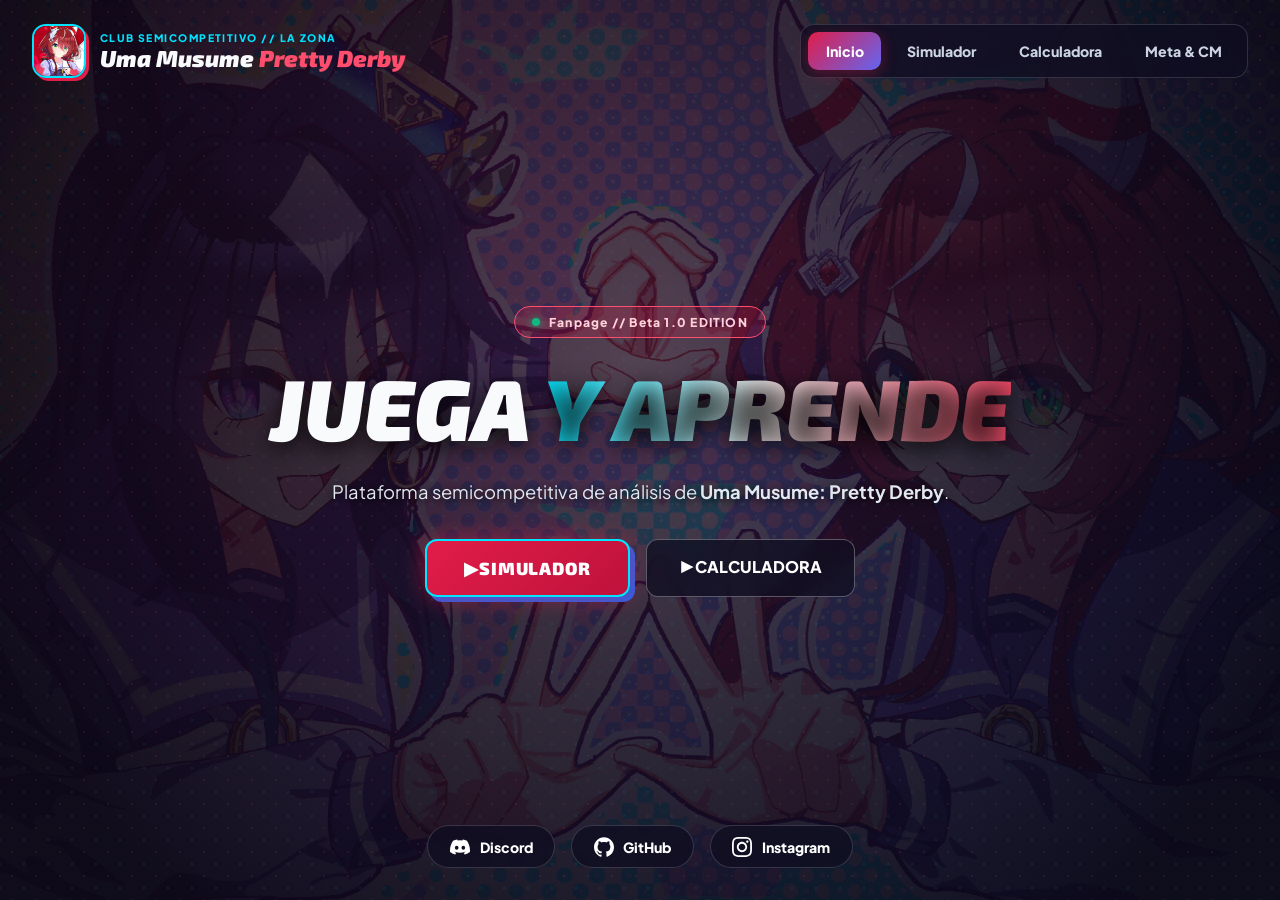
==== index.html @ a7df1c44 "portada y más3" ====
<!DOCTYPE html>
<html lang="es">
<head>
  <meta charset="UTF-8" />
  <meta name="viewport" content="width=device-width, initial-scale=1.0" />
  <title>Uma Musume | La Zona Club — Inicio</title>
  <link rel="preconnect" href="https://fonts.googleapis.com">
  <link rel="preconnect" href="https://fonts.gstatic.com" crossorigin>
  <link href="https://fonts.googleapis.com/css2?family=Exo+2:ital,wght@0,700;0,900;1,800;1,900&family=Plus+Jakarta+Sans:wght@500;600;700;800&display=swap" rel="stylesheet">
  <link rel="stylesheet" href="css/style.css" />
</head>
<body class="home-body">

  <!-- FONDO DE WIN VARIATION -->
  <div class="hero-bg-image" style="background-image: url('assets/umas.jpg');"></div>
  <div class="hero-overlay"></div>
  <div class="hero-halftone"></div>

  <div class="home-wrapper">
    <!-- BARRA SUPERIOR CON ENLACES A LAS OTRAS PÁGINAS -->
    <header class="hero-topbar">
      <a href="index.html" class="hero-brand">
        <img src="assets/winvariation.jpg" alt="Win Variation" class="hero-mini-avatar" onerror="this.style.display='none'" />
        <div>
          <span class="hero-club-pill">CLUB SEMICOMPETITIVO // LA ZONA</span>
          <strong class="hero-brand-name">Uma Musume  <span>Pretty Derby</span></strong>
        </div>
      </a>

      <nav class="hero-top-nav">
        <a href="index.html" class="hero-nav-link active">Inicio</a>
        <a href="simulador.html" class="hero-nav-link">Simulador</a>
        <a href="stamina.html" class="hero-nav-link">Calculadora</a>
        <a href="meta.html" class="hero-nav-link">Meta &amp; CM</a>
      </nav>
    </header>

    <!-- CENTRO MINIMALISTA Y ELEGANTE -->
    <main class="hero-center">
      <div class="hero-badge-floating">
        <span class="pulse-dot"></span> Fanpage // Beta 1.0 EDITION
      </div>

      <h1 class="hero-main-title">
        JUEGA  <span class="text-gradient-zone">Y APRENDE</span>
      </h1>

      <p class="hero-description">
        Plataforma semicompetitiva de análisis de <strong>Uma Musume: Pretty Derby</strong>.
      </p>

      <div class="hero-cta-group">
        <a href="simulador.html" class="btn-hero-primary">▶SIMULADOR </a>
        <a href="stamina.html" class="btn-hero-secondary">▶CALCULADORA</a>
      </div>
    </main>

    <!-- BARRA INFERIOR CON DISCORD, GITHUB E INSTAGRAM -->
    <footer class="hero-footer">
      <div class="social-links">
        <a href="https://discord.com" target="_blank" rel="noopener noreferrer" class="social-btn social-discord">
          <svg viewBox="0 0 24 24" width="20" height="20" fill="currentColor"><path d="M20.317 4.37a19.791 19.791 0 0 0-4.885-1.515.074.074 0 0 0-.079.037c-.21.375-.444.864-.608 1.25a18.27 18.27 0 0 0-5.487 0 12.64 12.64 0 0 0-.617-1.25.077.077 0 0 0-.079-.037A19.736 19.736 0 0 0 3.677 4.37a.07.07 0 0 0-.032.027C.533 9.046-.32 13.58.099 18.057a.082.082 0 0 0 .031.057 19.9 19.9 0 0 0 5.993 3.03.078.078 0 0 0 .084-.028 14.09 14.09 0 0 0 1.226-1.994.076.076 0 0 0-.041-.106 13.107 13.107 0 0 1-1.872-.892.077.077 0 0 1-.008-.128 10.2 10.2 0 0 0 .372-.292.074.074 0 0 1 .077-.01c3.928 1.793 8.18 1.793 12.062 0a.074.074 0 0 1 .078.01c.12.098.246.198.373.292a.077.077 0 0 1-.006.127 12.299 12.299 0 0 1-1.873.892.077.077 0 0 0-.041.107c.36.698.772 1.362 1.225 1.993a.076.076 0 0 0 .084.028 19.839 19.839 0 0 0 6.002-3.03.077.077 0 0 0 .032-.054c.5-5.177-.838-9.674-3.549-13.66a.061.061 0 0 0-.031-.03zM8.02 15.33c-1.183 0-2.157-1.085-2.157-2.419 0-1.333.956-2.419 2.157-2.419 1.21 0 2.176 1.096 2.157 2.42 0 1.333-.956 2.418-2.157 2.418zm7.975 0c-1.183 0-2.157-1.085-2.157-2.419 0-1.333.955-2.419 2.157-2.419 1.21 0 2.176 1.096 2.157 2.42 0 1.333-.946 2.418-2.157 2.418z"/></svg>
          <span>Discord</span>
        </a>

        <a href="https://github.com/SamsiiMB75/the-zone-match" target="_blank" rel="noopener noreferrer" class="social-btn social-github">
          <svg viewBox="0 0 24 24" width="20" height="20" fill="currentColor"><path d="M12 .297c-6.63 0-12 5.373-12 12 0 5.303 3.438 9.8 8.205 11.385.6.113.82-.258.82-.577 0-.285-.01-1.04-.015-2.04-3.338.724-4.042-1.61-4.042-1.61C4.422 18.07 3.633 17.7 3.633 17.7c-1.087-.744.084-.729.084-.729 1.205.084 1.838 1.236 1.838 1.236 1.07 1.835 2.809 1.305 3.495.998.108-.776.417-1.305.76-1.605-2.665-.3-5.466-1.332-5.466-5.93 0-1.31.465-2.38 1.235-3.22-.135-.303-.54-1.523.105-3.176 0 0 1.005-.322 3.3 1.23.96-.267 1.98-.399 3-.405 1.02.006 2.04.138 3 .405 2.28-1.552 3.285-1.23 3.285-1.23.645 1.653.24 2.873.12 3.176.765.84 1.23 1.91 1.23 3.22 0 4.61-2.805 5.625-5.475 5.92.42.36.81 1.096.81 2.22 0 1.606-.015 2.896-.015 3.286 0 .315.21.69.825.57C20.565 22.092 24 17.592 24 12.297c0-6.627-5.373-12-12-12"/></svg>
          <span>GitHub</span>
        </a>

        <a href="https://instagram.com" target="_blank" rel="noopener noreferrer" class="social-btn social-instagram">
          <svg viewBox="0 0 24 24" width="20" height="20" fill="currentColor"><path d="M12 2.163c3.204 0 3.584.012 4.85.07 3.252.148 4.771 1.691 4.919 4.919.058 1.265.069 1.645.069 4.849 0 3.205-.012 3.584-.069 4.849-.149 3.225-1.664 4.771-4.919 4.919-1.266.058-1.644.07-4.85.07-3.204 0-3.584-.012-4.849-.07-3.26-.149-4.771-1.699-4.919-4.92-.058-1.265-.07-1.644-.07-4.849 0-3.204.013-3.583.07-4.849.149-3.227 1.664-4.771 4.919-4.919 1.266-.057 1.645-.069 4.849-.069zm0-2.163c-3.259 0-3.667.014-4.947.072-4.358.2-6.78 2.618-6.98 6.98-.059 1.281-.073 1.689-.073 4.948 0 3.259.014 3.668.072 4.948.2 4.358 2.618 6.78 6.98 6.98 1.281.058 1.689.072 4.948.072 3.259 0 3.668-.014 4.948-.072 4.354-.2 6.782-2.618 6.979-6.98.059-1.28.073-1.689.073-4.948 0-3.259-.014-3.667-.072-4.947-.196-4.354-2.617-6.78-6.979-6.98-1.281-.059-1.69-.073-4.949-.073zm0 5.838c-3.403 0-6.162 2.759-6.162 6.162s2.759 6.163 6.162 6.163 6.162-2.759 6.162-6.163c0-3.403-2.759-6.162-6.162-6.162zm0 10.162c-2.209 0-4-1.79-4-4 0-2.209 1.791-4 4-4s4 1.791 4 4c0 2.21-1.791 4-4 4zm6.406-11.845c-.796 0-1.441.645-1.441 1.44s.645 1.44 1.441 1.44c.795 0 1.439-.645 1.439-1.44s-.644-1.44-1.439-1.44z"/></svg>
          <span>Instagram</span>
        </a>
      </div>
    </footer>
  </div>

</body>
</html>
---- css/style.css ----
:root {
  --bg-deep: #0e0c1d;
  --bg-panel: #171530;
  --bg-card: #1f1c3d;
  --tracen-lavender: #7c83fd;
  --pop-pink: #f472b6;

  --verxina-primary: #2563eb;
  --verxina-neon: #00e5ff;
  --verxina-gold: #fbbf24;
  --verxina-bg: rgba(37, 99, 235, 0.12);

  --winvari-primary: #e11d48;
  --winvari-neon: #ff4d6d;
  --winvari-emerald: #10b981;
  --winvari-bg: rgba(225, 29, 72, 0.12);

  --text-main: #f8fafc;
  --text-muted: #94a3b8;
  --border-color: rgba(124, 131, 253, 0.25);
}

* { box-sizing: border-box; margin: 0; padding: 0; }

body {
  background-color: var(--bg-deep);
  background-image:
    radial-gradient(circle at 12% 15%, rgba(0, 229, 255, 0.08), transparent 35%),
    radial-gradient(circle at 88% 15%, rgba(225, 29, 72, 0.09), transparent 35%),
    radial-gradient(rgba(124, 131, 253, 0.12) 1px, transparent 1px);
  background-size: 100% 100%, 100% 100%, 20px 20px;
  color: var(--text-main);
  font-family: 'Plus Jakarta Sans', sans-serif;
  min-height: 100vh;
}

/* PORTADA INDEPENDIENTE (index.html) */
.home-body {
  background: #090714;
  overflow-x: hidden;
}

.home-wrapper {
  min-height: 100vh;
  display: flex;
  flex-direction: column;
  justify-content: space-between;
  position: relative;
  z-index: 2;
}

.hero-bg-image {
  position: fixed;
  inset: 0;
  background-size: cover;
  background-position: center 20%;
  background-repeat: no-repeat;
  opacity: 0.42;
  filter: saturate(1.2) contrast(1.08);
  animation: slowPanZoom 18s ease-in-out infinite alternate;
  z-index: -3;
}

@keyframes slowPanZoom {
  0% { transform: scale(1.02); }
  100% { transform: scale(1.09); }
}

.hero-overlay {
  position: fixed;
  inset: 0;
  background:
    radial-gradient(circle at 50% 40%, rgba(14, 12, 29, 0.35) 0%, rgba(9, 7, 20, 0.92) 85%),
    linear-gradient(135deg, rgba(225, 29, 72, 0.25) 0%, rgba(37, 99, 235, 0.2) 100%);
  z-index: -2;
}

.hero-halftone {
  position: fixed;
  inset: 0;
  background-image:
    radial-gradient(var(--winvari-neon) 1.5px, transparent 1.5px),
    radial-gradient(var(--verxina-neon) 1.5px, transparent 1.5px);
  background-size: 24px 24px;
  background-position: 0 0, 12px 12px;
  opacity: 0.1;
  z-index: -1;
  pointer-events: none;
}

.hero-topbar {
  width: 100%;
  max-width: 1320px;
  margin: 0 auto;
  padding: 1.5rem 2rem;
  display: flex;
  align-items: center;
  justify-content: space-between;
  flex-wrap: wrap;
  gap: 1rem;
}

.hero-brand {
  display: flex;
  align-items: center;
  gap: 0.85rem;
  text-decoration: none;
  color: inherit;
}

.hero-mini-avatar {
  width: 54px;
  height: 54px;
  border-radius: 14px;
  object-fit: cover;
  border: 2px solid var(--verxina-neon);
  box-shadow: 3px 3px 0 var(--winvari-primary);
}

.hero-club-pill {
  display: block;
  font-size: 0.65rem;
  font-weight: 800;
  letter-spacing: 0.14em;
  color: var(--verxina-neon);
}

.hero-brand-name {
  font-family: 'Exo 2', sans-serif;
  font-size: 1.45rem;
  font-weight: 900;
  font-style: italic;
}
.hero-brand-name span { color: var(--winvari-neon); }

.hero-top-nav {
  display: flex;
  gap: 0.5rem;
  flex-wrap: wrap;
  background: rgba(15, 13, 32, 0.75);
  backdrop-filter: blur(12px);
  padding: 0.45rem;
  border-radius: 14px;
  border: 1px solid rgba(255, 255, 255, 0.14);
}

.hero-nav-link {
  text-decoration: none;
  color: #cbd5e1;
  font-weight: 800;
  font-size: 0.88rem;
  padding: 0.6rem 1.1rem;
  border-radius: 10px;
  transition: all 0.2s;
}

.hero-nav-link:hover, .hero-nav-link.active {
  background: linear-gradient(135deg, var(--winvari-primary), #6366f1);
  color: #fff;
  box-shadow: 0 4px 15px rgba(225, 29, 72, 0.35);
}

.hero-center {
  max-width: 820px;
  margin: auto;
  padding: 2rem 1.5rem;
  text-align: center;
  display: flex;
  flex-direction: column;
  align-items: center;
  gap: 1.5rem;
}

.hero-badge-floating {
  display: inline-flex;
  align-items: center;
  gap: 0.55rem;
  padding: 0.45rem 1.1rem;
  border-radius: 999px;
  background: rgba(225, 29, 72, 0.22);
  border: 1px solid var(--winvari-neon);
  color: #ffd1da;
  font-size: 0.76rem;
  font-weight: 800;
  letter-spacing: 0.1em;
}

.pulse-dot {
  width: 8px;
  height: 8px;
  border-radius: 50%;
  background: var(--winvari-emerald);
  box-shadow: 0 0 10px var(--winvari-emerald);
}

.hero-main-title {
  font-family: 'Exo 2', sans-serif;
  font-size: clamp(3rem, 7.5vw, 5.4rem);
  font-weight: 900;
  font-style: italic;
  line-height: 1.05;
  text-shadow: 0 6px 25px rgba(0, 0, 0, 0.85);
}

.text-gradient-zone {
  background: linear-gradient(90deg, var(--verxina-neon) 0%, #fff 45%, var(--winvari-neon) 100%);
  -webkit-background-clip: text;
  -webkit-text-fill-color: transparent;
}

.hero-description {
  font-size: 1.15rem;
  line-height: 1.65;
  color: #e2e8f0;
  max-width: 620px;
  text-shadow: 0 2px 10px rgba(0,0,0,0.9);
}

.hero-cta-group {
  display: flex;
  gap: 1rem;
  flex-wrap: wrap;
  justify-content: center;
  margin-top: 0.5rem;
}

.btn-hero-primary {
  text-decoration: none;
  padding: 1rem 2.3rem;
  border-radius: 12px;
  border: 2px solid var(--verxina-neon);
  background: linear-gradient(135deg, var(--winvari-primary) 0%, #be123c 100%);
  color: #fff;
  font-family: 'Exo 2', sans-serif;
  font-size: 1.1rem;
  font-weight: 900;
  letter-spacing: 0.05em;
  box-shadow: 0 0 25px rgba(225, 29, 72, 0.55), 5px 5px 0 var(--verxina-primary);
  transition: transform 0.2s, box-shadow 0.2s;
}

.btn-hero-primary:hover {
  transform: translate(-2px, -2px);
  box-shadow: 0 0 35px rgba(0, 229, 255, 0.65), 7px 7px 0 var(--verxina-primary);
}

.btn-hero-secondary {
  text-decoration: none;
  padding: 1rem 2rem;
  border-radius: 12px;
  border: 1px solid rgba(255, 255, 255, 0.3);
  background: rgba(15, 14, 32, 0.75);
  backdrop-filter: blur(10px);
  color: #fff;
  font-weight: 800;
  font-size: 1rem;
  transition: all 0.2s;
}

.btn-hero-secondary:hover {
  border-color: var(--verxina-neon);
  background: rgba(37, 99, 235, 0.25);
}

.hero-footer {
  width: 100%;
  padding: 1.5rem 2rem 2rem;
  display: flex;
  justify-content: center;
}

.social-links {
  display: flex;
  gap: 1rem;
  flex-wrap: wrap;
  justify-content: center;
}

.social-btn {
  display: inline-flex;
  align-items: center;
  gap: 0.6rem;
  padding: 0.65rem 1.35rem;
  border-radius: 999px;
  text-decoration: none;
  font-weight: 800;
  font-size: 0.88rem;
  color: #fff;
  background: rgba(16, 14, 34, 0.82);
  backdrop-filter: blur(10px);
  border: 1px solid rgba(255, 255, 255, 0.16);
  transition: transform 0.2s, box-shadow 0.2s, border-color 0.2s;
}

.social-btn:hover { transform: translateY(-3px); }
.social-discord:hover { background: #5865F2; border-color: #fff; box-shadow: 0 6px 20px rgba(88, 101, 242, 0.5); }
.social-github:hover { background: #24292e; border-color: var(--verxina-neon); box-shadow: 0 6px 20px rgba(0, 229, 255, 0.35); }
.social-instagram:hover { background: linear-gradient(45deg, #f09433 0%, #e6683c 25%, #dc2743 50%, #cc2366 75%, #bc1888 100%); border-color: #fff; box-shadow: 0 6px 20px rgba(225, 48, 108, 0.5); }

/* CABECERA Y ESTILOS DE LAS PÁGINAS INTERNAS */
.zone-header {
  position: relative;
  background: linear-gradient(135deg, #191636 0%, #261f4c 50%, #2a1533 100%);
  border-bottom: 3px solid var(--tracen-lavender);
  overflow: hidden;
}

.header-halftone {
  position: absolute;
  inset: 0;
  background-image: radial-gradient(var(--pop-pink) 1.5px, transparent 1.5px), radial-gradient(var(--verxina-neon) 1.5px, transparent 1.5px);
  background-size: 16px 16px;
  background-position: 0 0, 8px 8px;
  opacity: 0.12;
  pointer-events: none;
}

.header-container {
  position: relative;
  max-width: 1400px;
  margin: 0 auto;
  padding: 1rem 1.5rem;
  display: flex;
  align-items: center;
  justify-content: space-between;
  flex-wrap: wrap;
  gap: 1rem;
}

.brand-box { display: flex; align-items: center; gap: 1rem; }
.brand-art-frame {
  width: 68px; height: 68px; border-radius: 14px;
  border: 2px solid var(--verxina-neon);
  box-shadow: 0 0 15px rgba(0, 229, 255, 0.3), 4px 4px 0 var(--winvari-primary);
  overflow: hidden; background: #121026; flex-shrink: 0;
}
.brand-art-frame img { width: 100%; height: 100%; object-fit: cover; }
.art-fallback { display: none; width: 100%; height: 100%; align-items: center; justify-content: center; font-family: 'Exo 2', sans-serif; font-weight: 900; color: var(--verxina-neon); }

.club-tag {
  display: inline-block; font-size: 0.7rem; font-weight: 800; letter-spacing: 0.12em;
  padding: 2px 8px; border-radius: 4px;
  background: linear-gradient(90deg, var(--verxina-primary), var(--winvari-primary));
  color: #fff; margin-bottom: 3px;
}

.brand-titles h1 { font-family: 'Exo 2', sans-serif; font-size: 1.75rem; font-weight: 900; font-style: italic; text-shadow: 2px 2px 0px #000; }
.brand-titles h1 span { background: linear-gradient(90deg, var(--verxina-neon), var(--pop-pink), var(--winvari-neon)); -webkit-background-clip: text; -webkit-text-fill-color: transparent; }
.brand-titles p { font-size: 0.8rem; color: var(--text-muted); }

.zone-nav {
  display: flex; gap: 0.45rem; background: rgba(14, 12, 29, 0.65);
  padding: 0.35rem; border-radius: 10px; border: 1px solid var(--border-color); flex-wrap: wrap;
}

.nav-tab {
  text-decoration: none; background: transparent; border: none; color: var(--text-muted);
  font-weight: 700; font-size: 0.88rem; padding: 0.55rem 1rem; border-radius: 7px; transition: all 0.2s;
}
.nav-tab:hover { color: #fff; }
.nav-tab.active {
  background: linear-gradient(135deg, var(--verxina-primary), #6366f1);
  color: #fff; box-shadow: 0 2px 10px rgba(37, 99, 235, 0.4);
}

.club-actions { display: flex; gap: 0.5rem; }
.btn-zone { padding: 0.6rem 1.1rem; border-radius: 8px; font-weight: 800; font-size: 0.85rem; cursor: pointer; border: none; }
.btn-primary { background: linear-gradient(135deg, var(--verxina-neon) 0%, var(--verxina-primary) 50%, var(--winvari-primary) 100%); color: #fff; box-shadow: 0 4px 15px rgba(225, 29, 72, 0.35); }
.btn-outline { background: rgba(255, 255, 255, 0.06); color: var(--text-main); border: 1px solid var(--border-color); }

.zone-main { max-width: 1400px; margin: 1.5rem auto; padding: 0 1.25rem 3rem; }
.panel { background: var(--bg-panel); border: 1px solid var(--border-color); border-radius: 14px; padding: 1.2rem; margin-bottom: 1.25rem; box-shadow: 0 10px 25px rgba(0, 0, 0, 0.35); }
.track-bar { display: flex; align-items: flex-end; justify-content: space-between; flex-wrap: wrap; gap: 1rem; }
.track-selectors { display: flex; flex-wrap: wrap; gap: 1rem; flex: 1; }
.field-group { display: flex; flex-direction: column; gap: 0.35rem; min-width: 190px; }
.field-group label { font-size: 0.74rem; text-transform: uppercase; letter-spacing: 0.06em; color: var(--text-muted); font-weight: 700; }
select, input[type="number"], input[type="text"] { background: #100e24; border: 1px solid rgba(124, 131, 253, 0.35); color: var(--text-main); padding: 0.55rem 0.75rem; border-radius: 8px; font-weight: 600; font-size: 0.88rem; }

.telemetry-header { display: flex; justify-content: space-between; align-items: center; flex-wrap: wrap; margin-bottom: 0.75rem; gap: 0.5rem; }
.versus-banner { display: flex; align-items: center; gap: 0.65rem; font-family: 'Exo 2', sans-serif; font-weight: 800; }
.badge-verxina { background: var(--verxina-bg); border: 1px solid var(--verxina-neon); color: var(--verxina-neon); padding: 0.25rem 0.75rem; border-radius: 6px; }
.badge-winvari { background: var(--winvari-bg); border: 1px solid var(--winvari-neon); color: var(--winvari-neon); padding: 0.25rem 0.75rem; border-radius: 6px; }
.vs-spark { color: var(--verxina-gold); font-size: 1.1rem; font-style: italic; }
.telemetry-legend { display: flex; gap: 1rem; font-size: 0.8rem; color: var(--text-muted); }
.leg-item { display: flex; align-items: center; gap: 6px; }
.dot-v { width: 12px; height: 4px; background: var(--verxina-neon); display: inline-block; border-radius: 2px; }
.dot-w { width: 12px; height: 4px; background: var(--winvari-neon); display: inline-block; border-radius: 2px; }
.dot-hp { width: 12px; height: 4px; background: var(--winvari-emerald); display: inline-block; border-radius: 2px; }

.canvas-wrapper { position: relative; background: #0b0a18; border: 1px solid rgba(255,255,255,0.08); border-radius: 10px; overflow: hidden; }
#race-canvas { width: 100%; height: 290px; display: block; }
.canvas-tooltip { position: absolute; top: 12px; right: 12px; background: rgba(15, 14, 33, 0.92); border: 1px solid var(--tracen-lavender); padding: 0.5rem 0.75rem; border-radius: 8px; font-family: 'JetBrains Mono', monospace; font-size: 0.78rem; pointer-events: none; }
.canvas-tooltip.hidden { display: none; }

.results-strip { display: grid; grid-template-columns: repeat(auto-fit, minmax(180px, 1fr)); gap: 0.75rem; margin-top: 1rem; }
.res-card { background: var(--bg-card); border: 1px solid rgba(255,255,255,0.07); padding: 0.7rem 0.9rem; border-radius: 10px; display: flex; flex-direction: column; gap: 4px; }
.res-label { font-size: 0.68rem; font-weight: 800; color: var(--text-muted); letter-spacing: 0.06em; }
.res-value { font-family: 'JetBrains Mono', monospace; font-size: 1rem; color: #fff; }

.duel-grid { display: grid; grid-template-columns: 1fr 1fr; gap: 1.25rem; }
@media (max-width: 980px) { .duel-grid { grid-template-columns: 1fr; } }
.uma-card { background: var(--bg-panel); border-radius: 16px; padding: 1.25rem; }
.uma-card.theme-verxina { border: 2px solid var(--verxina-primary); box-shadow: 0 8px 30px rgba(37, 99, 235, 0.18); }
.uma-card.theme-winvari { border: 2px solid var(--winvari-primary); box-shadow: 0 8px 30px rgba(225, 29, 72, 0.18); }
.uma-card-header { display: flex; justify-content: space-between; align-items: center; margin-bottom: 1rem; padding-bottom: 0.75rem; border-bottom: 1px solid rgba(255,255,255,0.08); }
.corner-badge { font-family: 'Exo 2', sans-serif; font-weight: 900; font-size: 1.05rem; }
.theme-verxina .corner-badge { color: var(--verxina-neon); }
.theme-winvari .corner-badge { color: var(--winvari-neon); }

.stats-row { display: grid; grid-template-columns: repeat(5, 1fr); gap: 0.5rem; margin: 1rem 0; }
.stat-box { background: #100e24; border: 1px solid rgba(255,255,255,0.1); border-radius: 10px; padding: 0.5rem; text-align: center; }
.stat-box label { display: block; font-size: 0.68rem; font-weight: 800; color: var(--text-muted); margin-bottom: 4px; }
.stat-box input { width: 100%; text-align: center; font-family: 'JetBrains Mono', monospace; font-size: 0.95rem; padding: 0.35rem 0.2rem; }
.stat-rank { display: inline-block; margin-top: 4px; font-family: 'Exo 2', sans-serif; font-weight: 900; font-size: 0.75rem; padding: 1px 6px; border-radius: 4px; background: rgba(251, 191, 36, 0.15); color: var(--verxina-gold); }
.config-row { display: grid; grid-template-columns: repeat(3, 1fr); gap: 0.6rem; margin-bottom: 1rem; }
.skills-section-title { font-size: 0.78rem; font-weight: 800; text-transform: uppercase; color: var(--text-muted); margin-bottom: 0.5rem; display: flex; justify-content: space-between; }
.skills-pool { display: flex; flex-wrap: wrap; gap: 0.45rem; }
.skill-pill { padding: 0.4rem 0.7rem; border-radius: 8px; font-size: 0.78rem; font-weight: 700; cursor: pointer; user-select: none; border: 1px solid rgba(255,255,255,0.12); background: #121026; color: var(--text-muted); }
.skill-pill.active.type-unique { background: linear-gradient(135deg, rgba(37,99,235,0.4), rgba(225,29,72,0.4)); border-color: var(--verxina-neon); color: #fff; }
.skill-pill.active.type-gold { background: rgba(251, 191, 36, 0.2); border-color: var(--verxina-gold); color: #fde68a; }
.skill-pill.active.type-Heal { background: rgba(16, 185, 129, 0.2); border-color: var(--winvari-emerald); color: #6ee7b7; }
.skill-pill.active.type-white { background: rgba(255, 255, 255, 0.14); border-color: #fff; color: #fff; }

.sub-text { color: var(--text-muted); font-size: 0.9rem; margin: 0.35rem 0 1.25rem; }
.stamina-grid { display: grid; grid-template-columns: 1fr 1fr; gap: 1.5rem; align-items: center; }
@media (max-width: 850px) { .stamina-grid { grid-template-columns: 1fr; } }
.stamina-inputs { display: grid; grid-template-columns: 1fr 1fr; gap: 0.85rem; }
.stamina-output-box { background: linear-gradient(135deg, rgba(37, 99, 235, 0.15), rgba(225, 29, 72, 0.15)); border: 2px solid var(--tracen-lavender); border-radius: 14px; padding: 1.5rem; text-align: center; }
.big-stamina-number { font-family: 'Exo 2', sans-serif; font-size: 3.2rem; font-weight: 900; color: var(--verxina-neon); margin: 0.5rem 0; }
.meta-cards-grid { display: grid; grid-template-columns: repeat(auto-fit, minmax(300px, 1fr)); gap: 1rem; }
.meta-card { background: var(--bg-card); padding: 1.25rem; border-radius: 12px; border-left: 4px solid var(--verxina-neon); }
.meta-card.card-w { border-left-color: var(--winvari-neon); }
.meta-tag { font-size: 0.7rem; font-weight: 800; color: var(--verxina-gold); }
.meta-card h3 { margin: 0.35rem 0 0.75rem; }
.meta-card ul { padding-left: 1.1rem; color: var(--text-muted); font-size: 0.88rem; line-height: 1.6; }
.meta-card li strong { color: var(--text-main); }
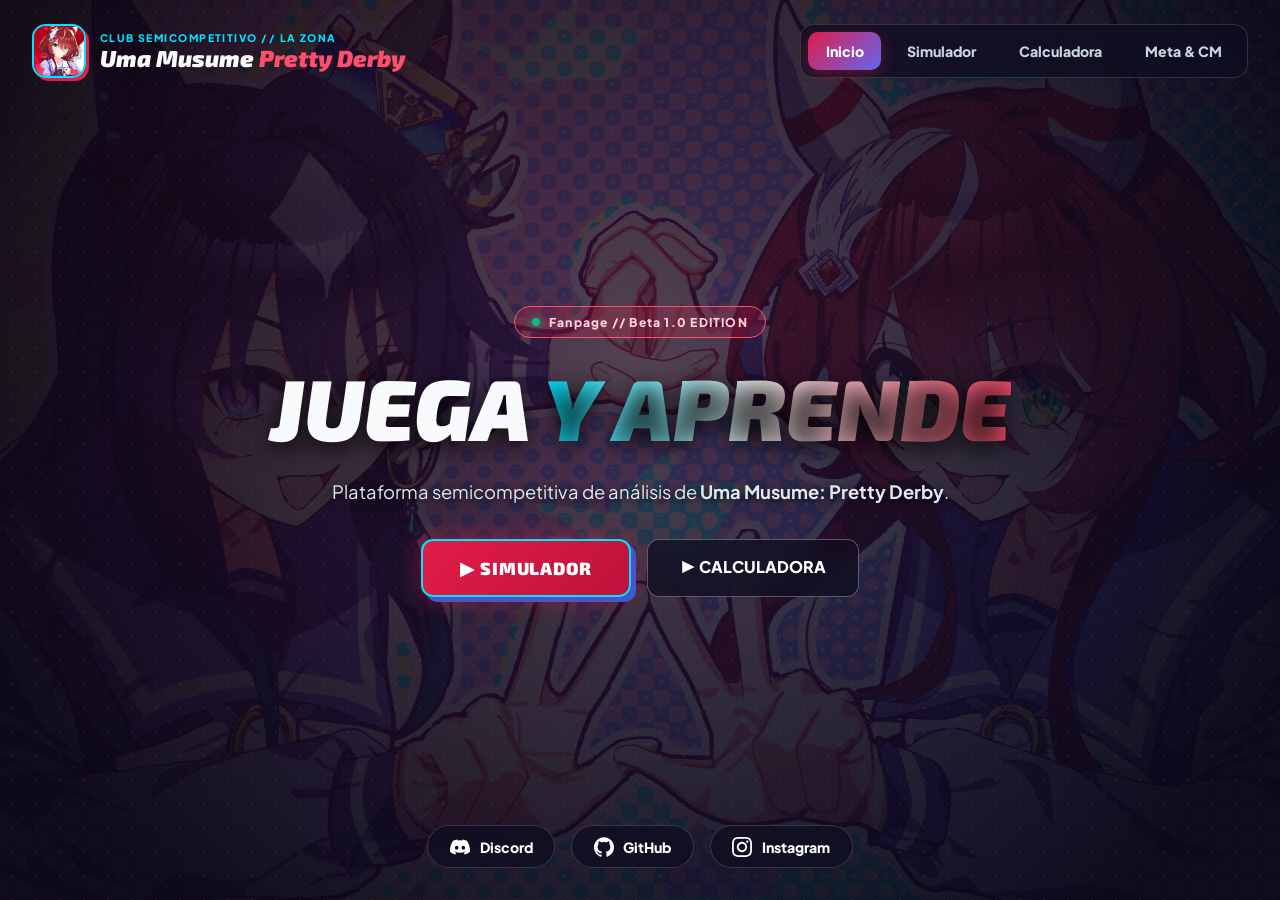
==== commit 036dfa43: "portada y más3" ====
--- a/index.html
+++ b/index.html
@@ -50,8 +50,8 @@
       </p>
 
       <div class="hero-cta-group">
-        <a href="simulador.html" class="btn-hero-primary">▶SIMULADOR </a>
-        <a href="stamina.html" class="btn-hero-secondary">▶CALCULADORA</a>
+        <a href="simulador.html" class="btn-hero-primary">▶ SIMULADOR </a>
+        <a href="stamina.html" class="btn-hero-secondary">▶ CALCULADORA</a>
       </div>
     </main>
 
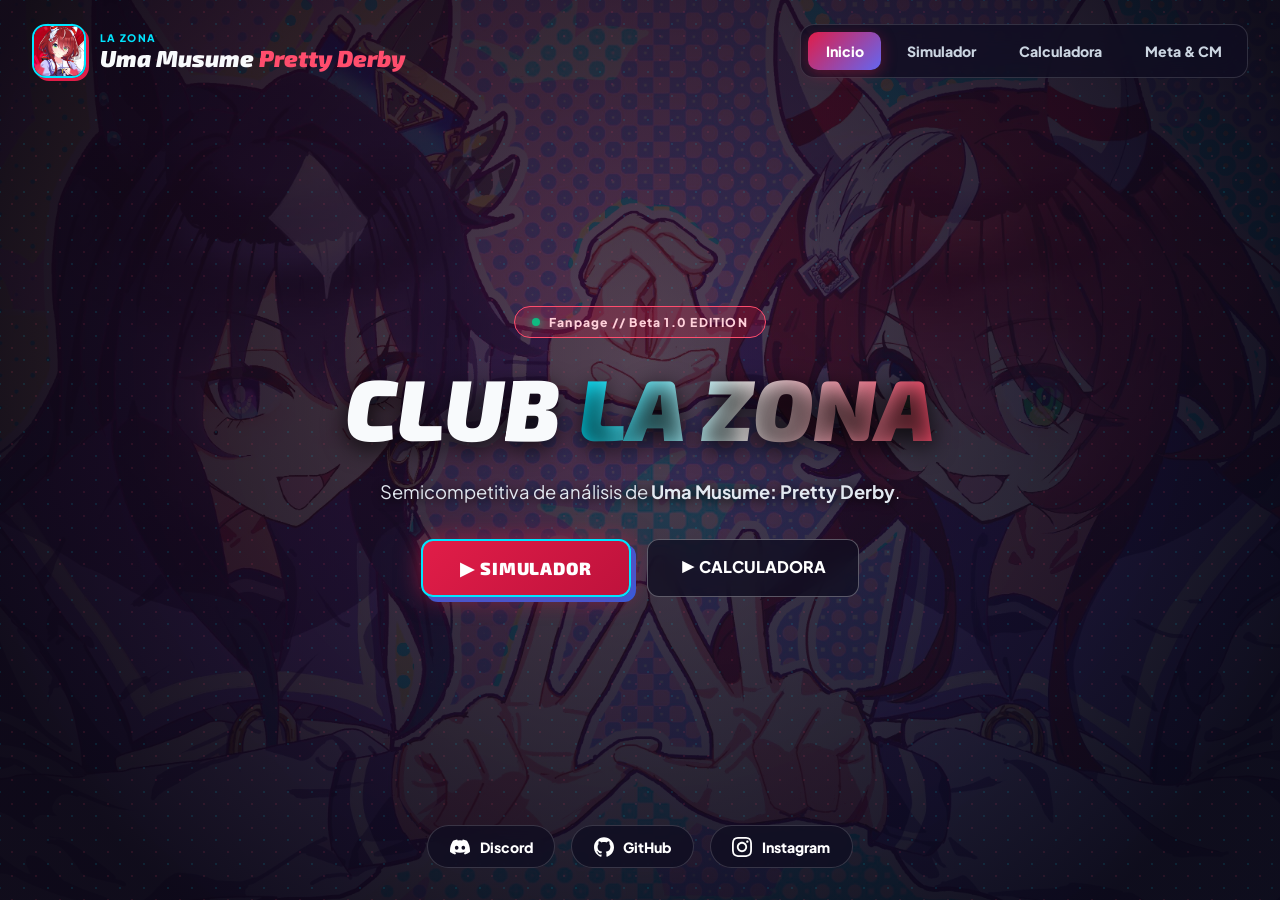
==== commit f9f1bc9e: "portada y más3" ====
--- a/index.html
+++ b/index.html
@@ -22,7 +22,7 @@
       <a href="index.html" class="hero-brand">
         <img src="assets/winvariation.jpg" alt="Win Variation" class="hero-mini-avatar" onerror="this.style.display='none'" />
         <div>
-          <span class="hero-club-pill">CLUB SEMICOMPETITIVO // LA ZONA</span>
+          <span class="hero-club-pill">LA ZONA</span>
           <strong class="hero-brand-name">Uma Musume  <span>Pretty Derby</span></strong>
         </div>
       </a>
@@ -42,11 +42,11 @@
       </div>
 
       <h1 class="hero-main-title">
-        JUEGA  <span class="text-gradient-zone">Y APRENDE</span>
+        CLUB  <span class="text-gradient-zone">LA ZONA</span>
       </h1>
 
       <p class="hero-description">
-        Plataforma semicompetitiva de análisis de <strong>Uma Musume: Pretty Derby</strong>.
+       Semicompetitiva de análisis de <strong>Uma Musume: Pretty Derby</strong>.
       </p>
 
       <div class="hero-cta-group">
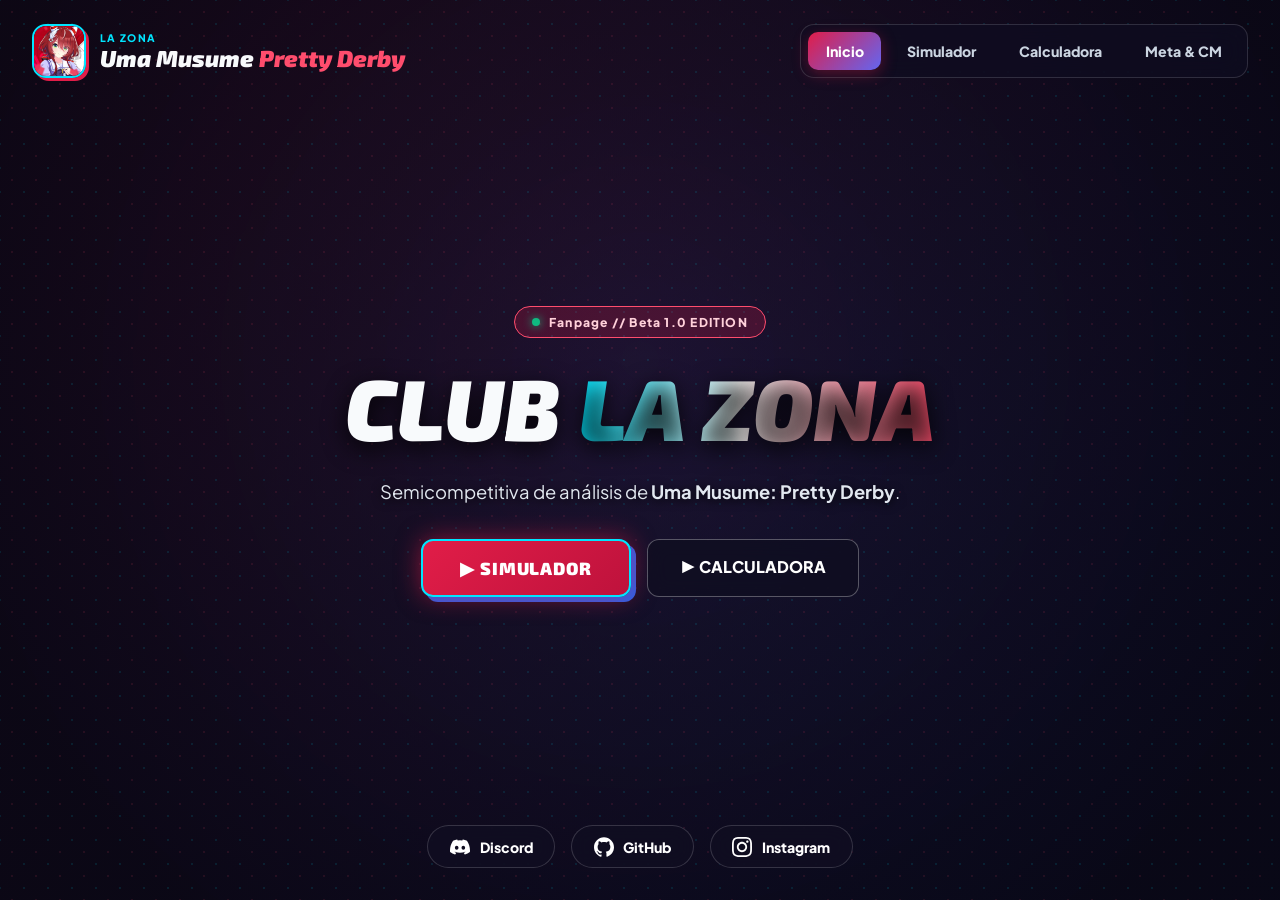
==== commit df2b58bc: "portada y más3" ====
--- a/index.html
+++ b/index.html
@@ -12,7 +12,7 @@
 <body class="home-body">
 
   <!-- FONDO DE WIN VARIATION -->
-  <div class="hero-bg-image" style="background-image: url('assets/umas.jpg');"></div>
+  <div class="hero-bg-image" style="background-image: url('assets/bluew.jpg');"></div>
   <div class="hero-overlay"></div>
   <div class="hero-halftone"></div>
 
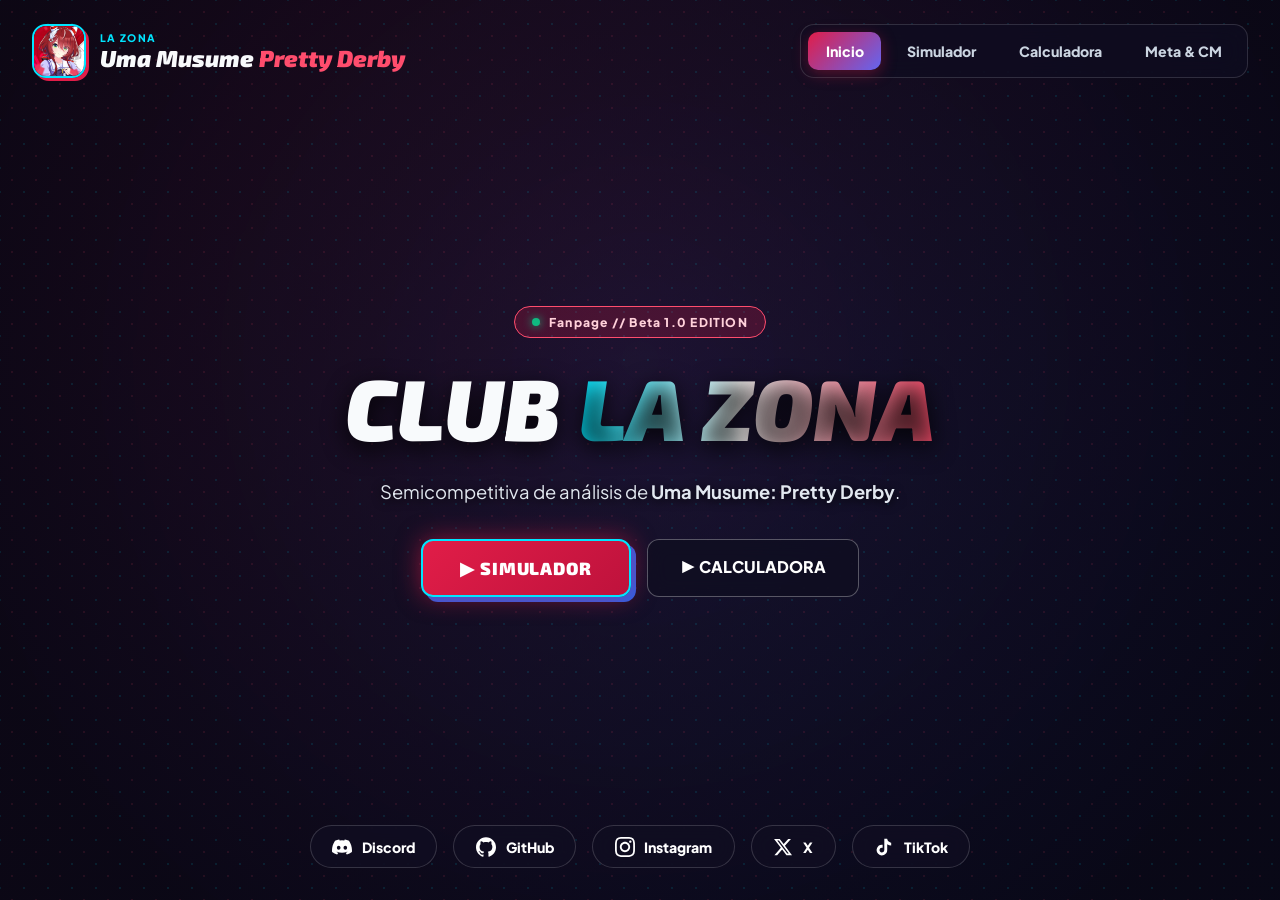
==== commit 47a016a0: "Beta 1.0" ====
--- a/index.html
+++ b/index.html
@@ -55,7 +55,7 @@
       </div>
     </main>
 
-    <!-- BARRA INFERIOR CON DISCORD, GITHUB E INSTAGRAM -->
+    <!-- BARRA INFERIOR-->
     <footer class="hero-footer">
       <div class="social-links">
         <a href="https://discord.com" target="_blank" rel="noopener noreferrer" class="social-btn social-discord">
@@ -72,6 +72,17 @@
           <svg viewBox="0 0 24 24" width="20" height="20" fill="currentColor"><path d="M12 2.163c3.204 0 3.584.012 4.85.07 3.252.148 4.771 1.691 4.919 4.919.058 1.265.069 1.645.069 4.849 0 3.205-.012 3.584-.069 4.849-.149 3.225-1.664 4.771-4.919 4.919-1.266.058-1.644.07-4.85.07-3.204 0-3.584-.012-4.849-.07-3.26-.149-4.771-1.699-4.919-4.92-.058-1.265-.07-1.644-.07-4.849 0-3.204.013-3.583.07-4.849.149-3.227 1.664-4.771 4.919-4.919 1.266-.057 1.645-.069 4.849-.069zm0-2.163c-3.259 0-3.667.014-4.947.072-4.358.2-6.78 2.618-6.98 6.98-.059 1.281-.073 1.689-.073 4.948 0 3.259.014 3.668.072 4.948.2 4.358 2.618 6.78 6.98 6.98 1.281.058 1.689.072 4.948.072 3.259 0 3.668-.014 4.948-.072 4.354-.2 6.782-2.618 6.979-6.98.059-1.28.073-1.689.073-4.948 0-3.259-.014-3.667-.072-4.947-.196-4.354-2.617-6.78-6.979-6.98-1.281-.059-1.69-.073-4.949-.073zm0 5.838c-3.403 0-6.162 2.759-6.162 6.162s2.759 6.163 6.162 6.163 6.162-2.759 6.162-6.163c0-3.403-2.759-6.162-6.162-6.162zm0 10.162c-2.209 0-4-1.79-4-4 0-2.209 1.791-4 4-4s4 1.791 4 4c0 2.21-1.791 4-4 4zm6.406-11.845c-.796 0-1.441.645-1.441 1.44s.645 1.44 1.441 1.44c.795 0 1.439-.645 1.439-1.44s-.644-1.44-1.439-1.44z"/></svg>
           <span>Instagram</span>
         </a>
+
+        <a href="https://x.com" target="_blank" rel="noopener noreferrer" class="social-btn social-x">
+          <svg viewBox="0 0 24 24" width="20" height="20" fill="currentColor"><path d="M18.244 2.25h3.308l-7.227 8.26 8.502 11.24H16.17l-5.214-6.817L4.99 21.75H1.68l7.73-8.835L1.254 2.25H8.08l4.713 6.231zm-1.161 17.52h1.833L7.084 4.126H5.117z"/></svg>
+          <span>X</span>
+          </a>
+        
+        <a href="https://tiktok.com" target="_blank" rel="noopener noreferrer" class="social-btn social-tiktok">
+          <svg viewBox="0 0 24 24" width="20" height="20" fill="currentColor"><path d="M19.59 6.69a4.83 4.83 0 0 1-3.77-4.25V2h-3.45v13.67a2.89 2.89 0 0 1-5.2 1.74 2.89 2.89 0 0 1 2.31-4.64 2.93 2.93 0 0 1 .88.13V9.4a6.84 6.84 0 0 0-1-.05A6.33 6.33 0 0 0 5 20.1a6.34 6.34 0 0 0 10.86-4.43v-7a8.16 8.16 0 0 0 4.77 1.52v-3.4a4.85 4.85 0 0 1-1-.1z"/></svg>
+          <span>TikTok</span>
+        </a>
+
       </div>
     </footer>
   </div>
